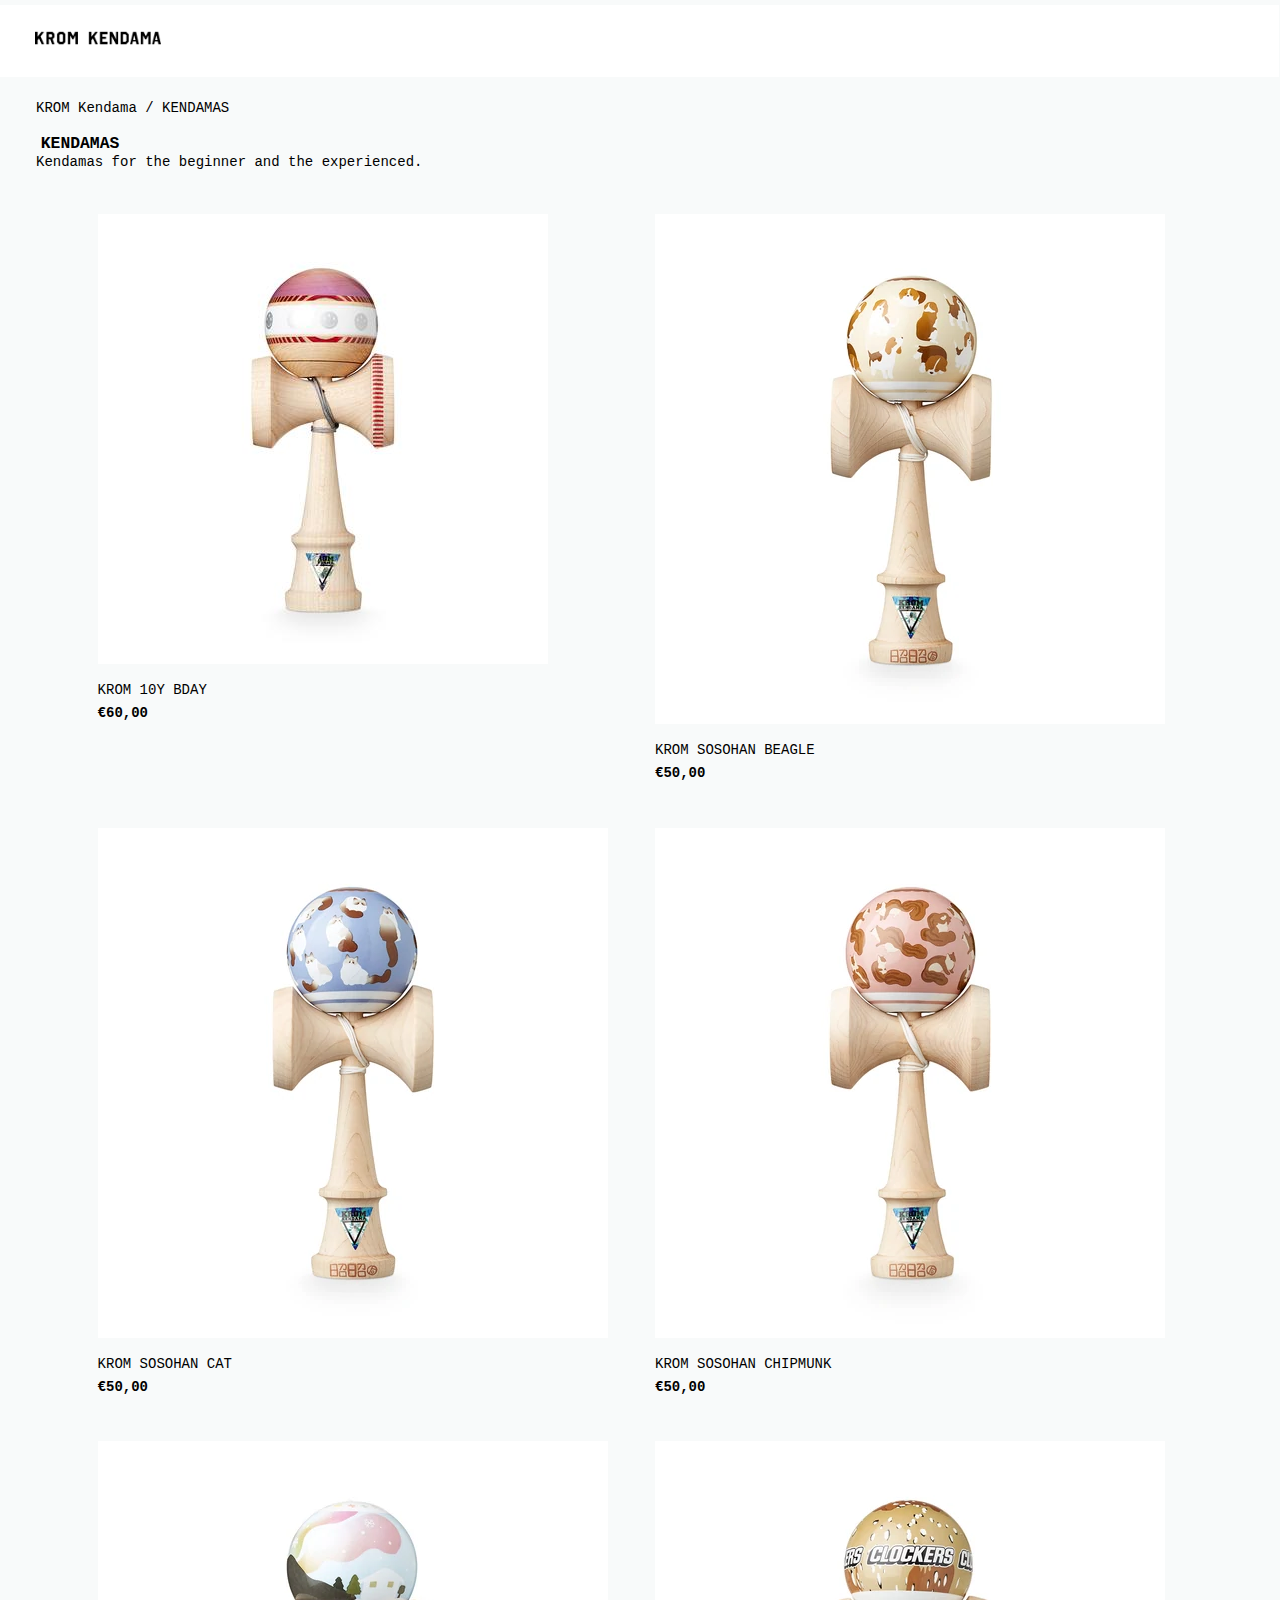
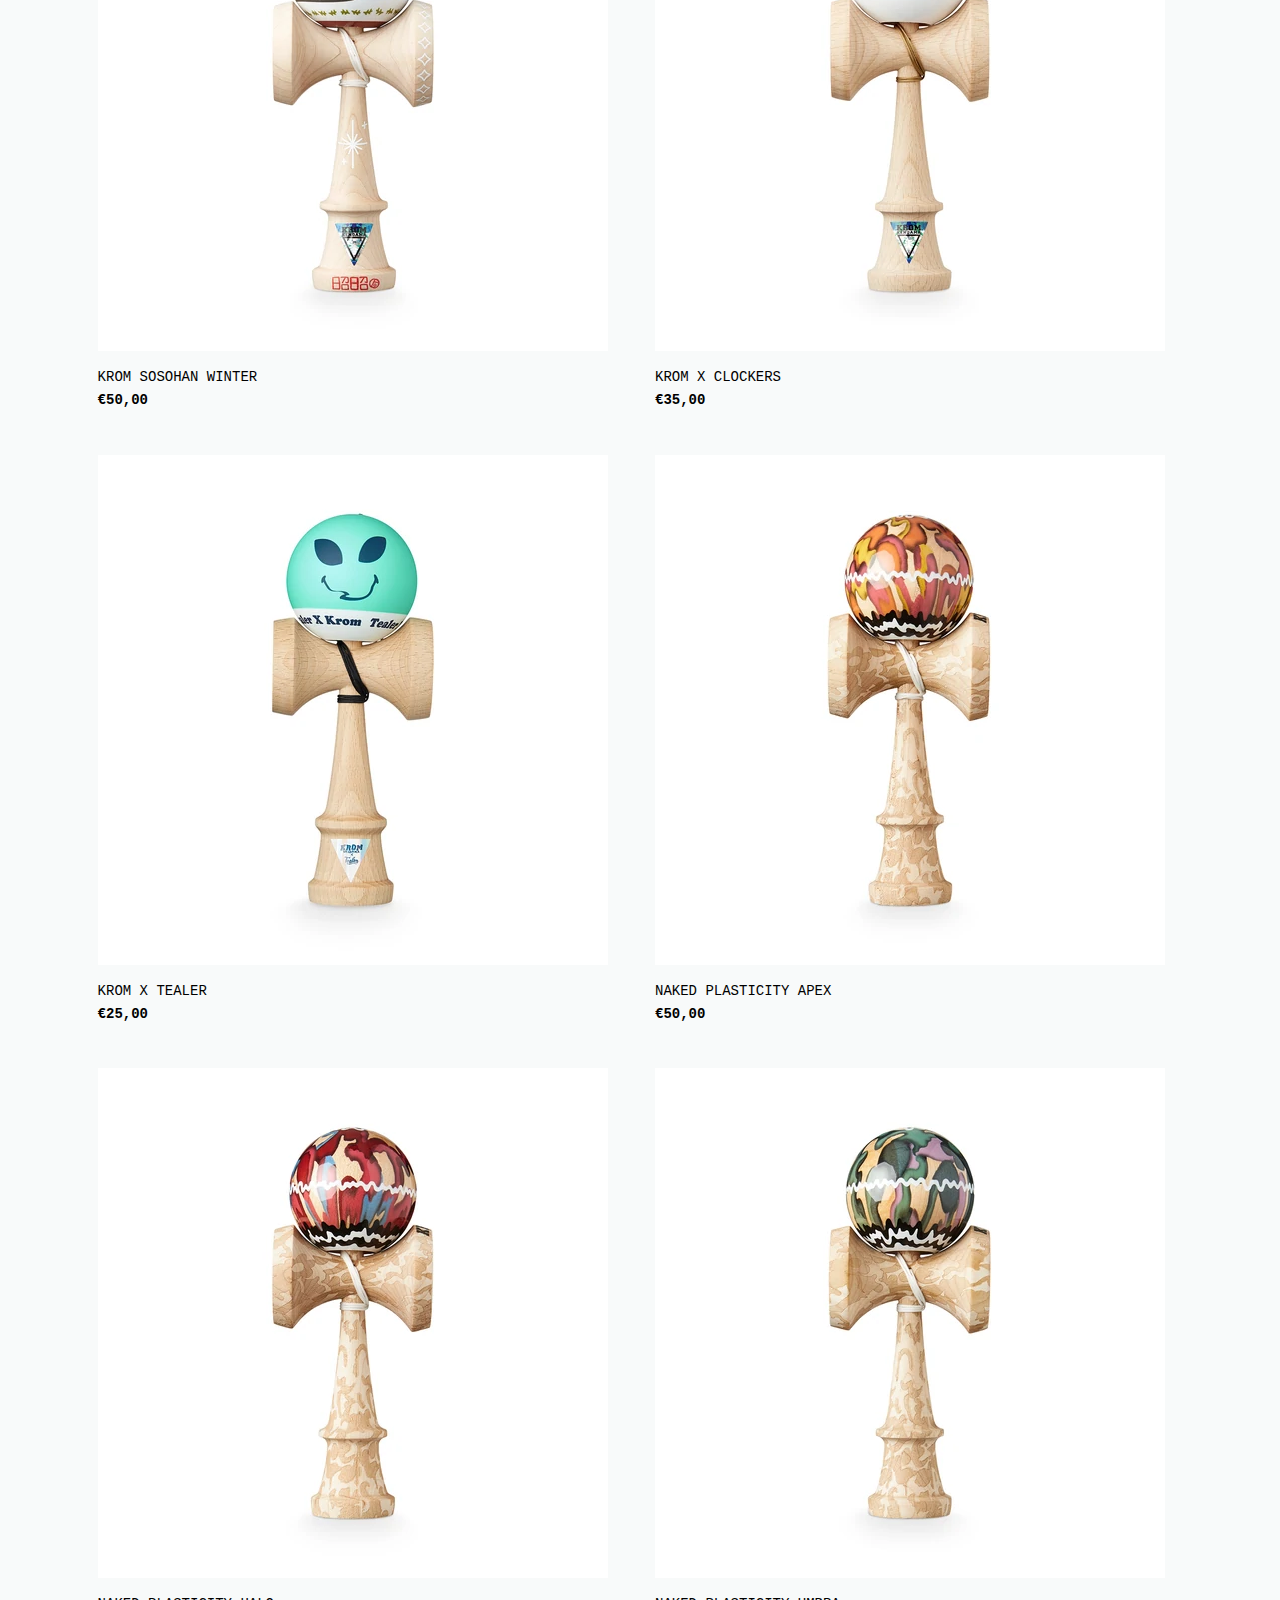
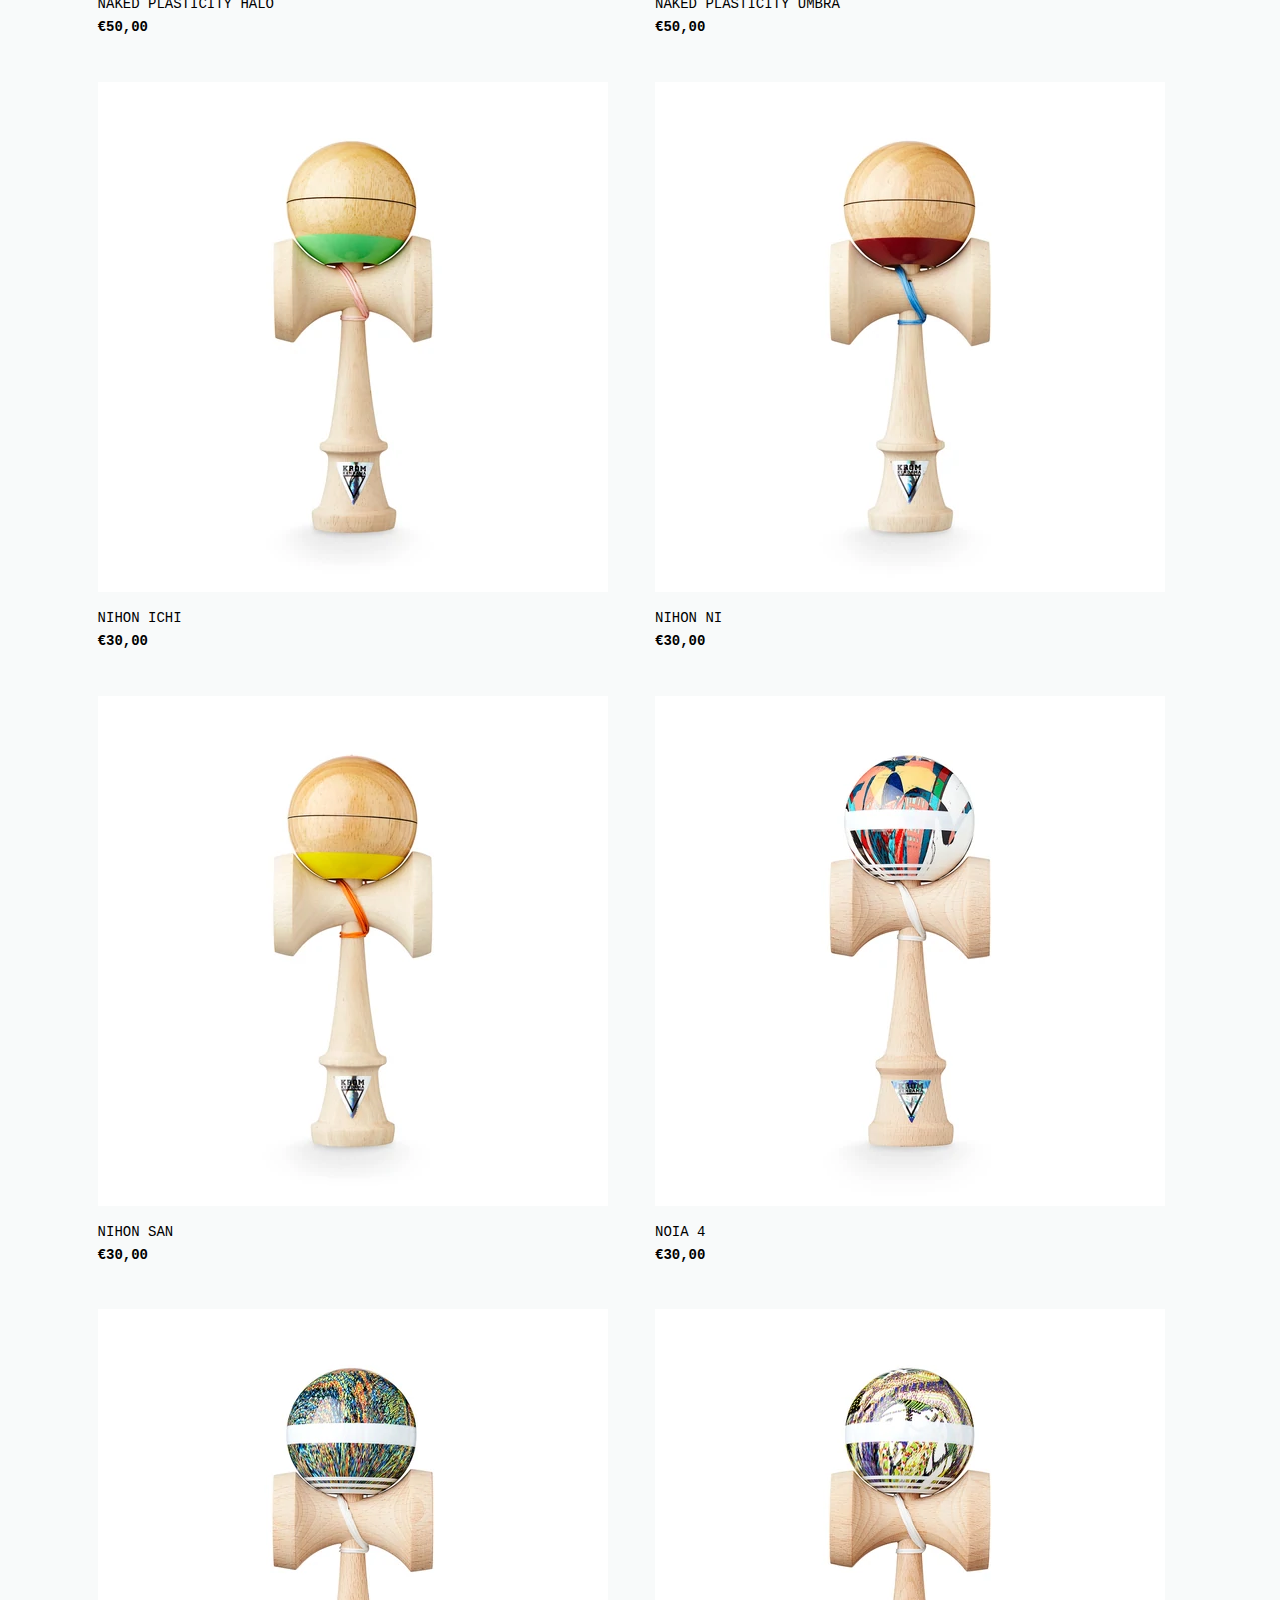
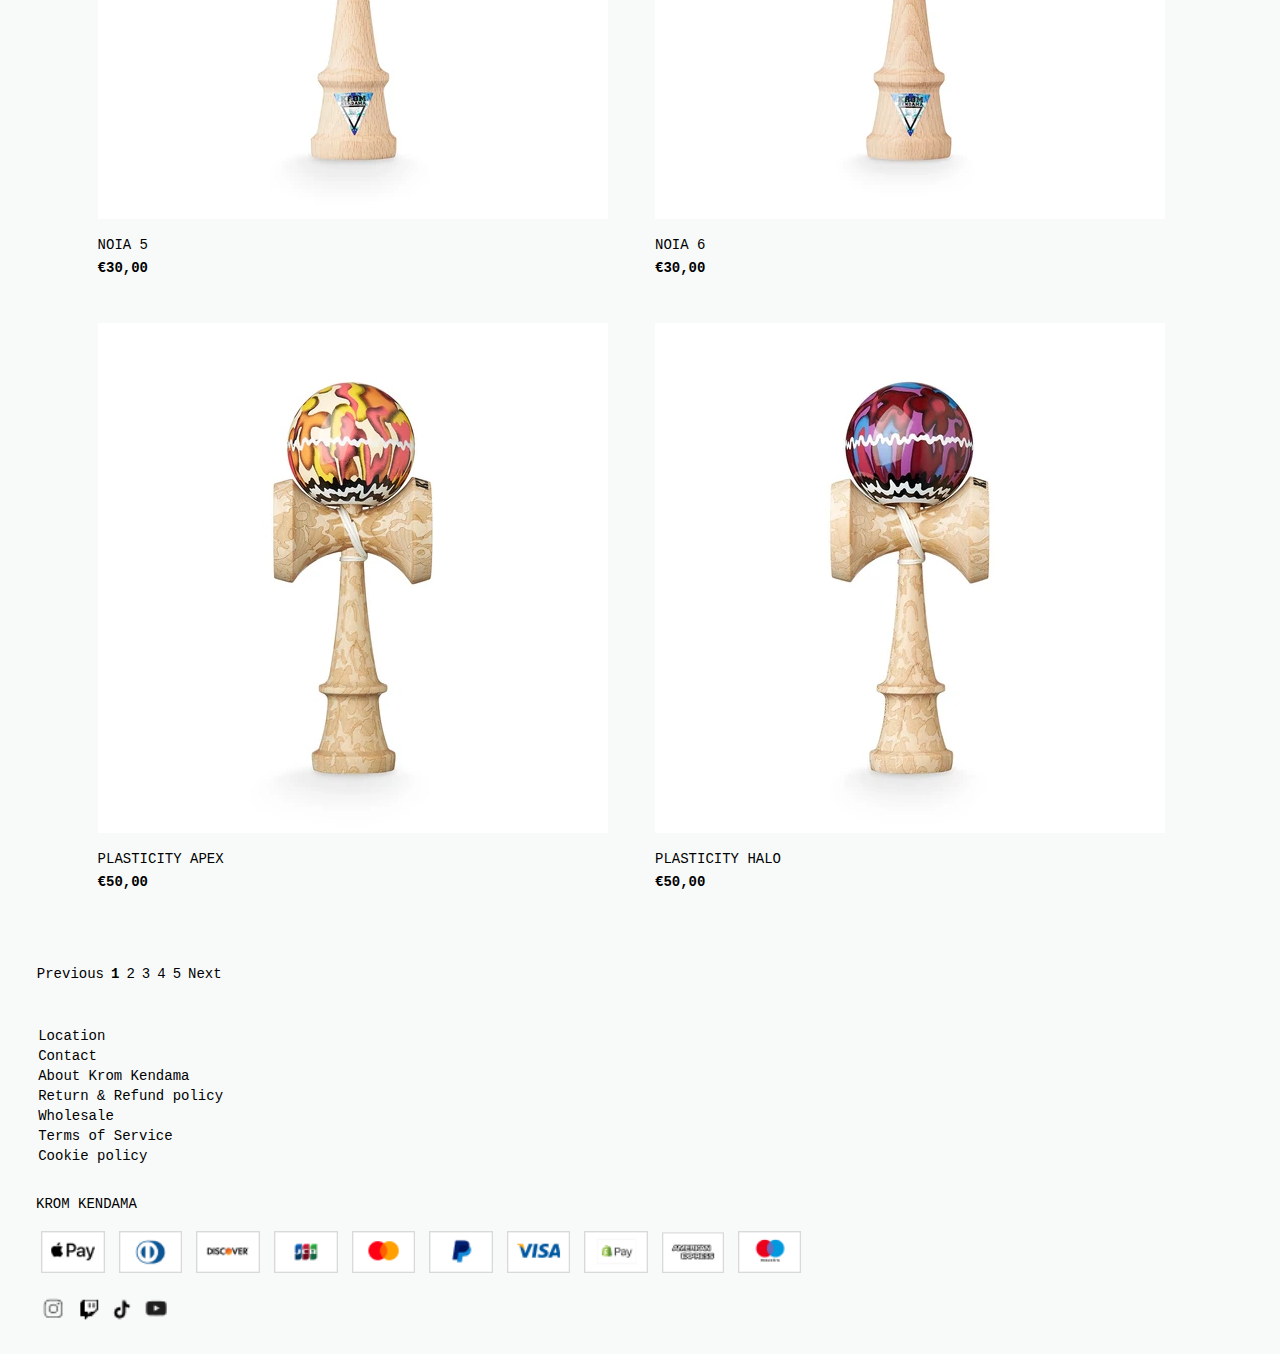
==== allkendamas.html @ 0538dcca "Add files via upload" ====
<!doctype html>
<html lang="en">
	
<head>
	<meta charset="UTF-8">
	<meta name="author" content="Fabian Guerra Avila">
	<meta name="viewport" content="width=device-width, initial-scale=1">
	<link rel="preconnect" href="https://fonts.googleapis.com">
    <link rel="preconnect" href="https://fonts.gstatic.com" crossorigin>
    <link href="https://fonts.googleapis.com/css2?family=Courier+Prime:ital,wght@0,400;0,700;1,400;1,700&display=swap" rel="stylesheet">	
	<title>All Kendamas</title>
	<link href="styles/style.css" rel="stylesheet">
</head>

<body>
    <header>
		<nav>
			<a href="/index.html"><img src="/images/logo.png" alt="Krom logo"></a>
			
			<ul>
				<li><a href=""><img src="/images/bag.svg" alt="Winkelmandje"></a></li>
				<li><img src="/images/hamburger.svg" class="knop" alt="Hamburger menu"></li>
			</ul>
		</nav>

		<nav class="list"> 
			<ul>
				<li>
					<a href="">Shop Kendama</a>
				</li>
					<ul>
						<li>
							<a href="">Premium</a>
						</li>
						<li>
							<a href="">Entry level</a>
						</li> 
						<li>
							<a href="">Black Friday Deals</a>
						</li>
						<li>
							<a href="">All kendamas</a>
						</li>
					</ul>	
				<li>
					<a href="">Apparel</a>
				</li>
				<li>
					<a href="">Gear</a>
				</li>
				<li>
					<a href="">Kendama Tricks</a>
				</li>
				<li>
					<a href="">About Krom</a>
				</li>
				<li>
					<a href="">Team</a>
				</li>
				<li>
					<a href="">Store Locator</a>
				</li>
				<li>
					<a href="">Krom Coins</a>
				</li>
				<li>
					<a href="">(0) Bag</a>
				</li>
				<li>
					<a href="">Login / Create to account</a>
				</li>
			</ul>
		</nav>

		<section>
			<ul>
				<li><img src="/images/insta.png" alt="Insta Logo"></li>
				<li><img src="/images/twitch.png" alt="Twitch Logo"></li>
				<li><img src="/images/tiktok.png" alt="TikTok Logo"></li>
				<li><img src="/images/yt.png" alt="Youtube Logo"></li>	
			</ul>
			<img src="/images/gif.gif" alt="Bewegend Poppetje">	
		</section>
	</header>

    <main>
        <p id="bovenTekst">KROM Kendama / KENDAMAS</p>
        <h3 class="bovenTekst">KENDAMAS</h3>
        <p class="bovenTekst">Kendamas for the beginner and the experienced.</p>

	<div id="grid">	
        <section class="allKendamas">
            <img src="/images/kendama1.jpg" alt="10y BDAY Kendama">
            <p>KROM 10Y BDAY</p>
            <h4>€60,00</h4>
        </section>

        <section class="allKendamas">
            <img src="/images/kendama2.jpg" alt="Sosohan Beagle Kendama">
            <p>KROM SOSOHAN BEAGLE</p>
            <h4>€50,00</h4>
        </section>

        <section class="allKendamas">
            <img src="/images/kendama3.jpg" alt="Sosohan Cat Kendama">
            <p>KROM SOSOHAN CAT</p>
            <h4>€50,00</h4>
        </section>

        <section class="allKendamas">
            <img src="/images/kendama4.jpg" alt="Sosohan Chipmunk Kendama">
            <p>KROM SOSOHAN CHIPMUNK</p>
            <h4>€50,00</h4>
        </section>

		<section class="allKendamas">
            <img src="/images/kendama5.jpg" alt="Sosohan Winter Kendama">
            <p>KROM SOSOHAN WINTER</p>
            <h4>€50,00</h4>
        </section>

		<section class="allKendamas">
            <img src="/images/kendama6.jpg" alt="Krom x Clockers Kendama">
            <p>KROM X CLOCKERS</p>
            <h4>€35,00</h4>
		</section>	

		<section class="allKendamas">
            <img src="/images/kendama7.jpg" alt="Krom x Tealer Kendama">
            <p>KROM X TEALER</p>
            <h4>€25,00</h4>
		</section>	

		<section class="allKendamas">
            <img src="/images/kendama8.jpg" alt="Naked Plasticity Apex Kendama">
            <p>NAKED PLASTICITY APEX</p>
            <h4>€50,00</h4>
		</section>	

		<section class="allKendamas">
            <img src="/images/kendama9.jpg" alt="Naked Plasticity Halo Kendama">
            <p>NAKED PLASTICITY HALO</p>
            <h4>€50,00</h4>
		</section>	

		<section class="allKendamas">
            <img src="/images/kendama10.jpg" alt="Naked Plasticity Umbra Kendama">
            <p>NAKED PLASTICITY UMBRA</p>
            <h4>€50,00</h4>
		</section>	

		<section class="allKendamas">
            <img src="/images/kendama11.jpg" alt="Nihon Ichi Kendama">
            <p>NIHON ICHI</p>
            <h4>€30,00</h4>
		</section>	

		<section class="allKendamas">
            <img src="/images/kendama12.jpg" alt="Nihon Ni Kendama">
            <p>NIHON NI</p>
            <h4>€30,00</h4>
		</section>	

		<section class="allKendamas">
            <img src="/images/kendama13.jpg" alt="Nihon San Kendama">
            <p>NIHON SAN</p>
            <h4>€30,00</h4>
		</section>	

		<section class="allKendamas">
            <img src="/images/kendama14.jpg" alt="Noia 4 Kendama">
            <p>NOIA 4</p>
            <h4>€30,00</h4>
		</section>	

		<section class="allKendamas">
            <img src="/images/kendama15.jpg" alt="Noia 5 Kendama">
            <p>NOIA 5</p>
            <h4>€30,00</h4>
		</section>	

		<section class="allKendamas">
            <img src="/images/kendama16.jpg" alt="Noia 6 Kendama">
            <p>NOIA 6</p>
            <h4>€30,00</h4>
		</section>	

		<section class="allKendamas">
            <img src="/images/kendama17.jpg" alt="Plasticity Apex Kendama">
            <p>PLASTICITY APEX</p>
            <h4>€50,00</h4>
		</section>	

		<section class="allKendamas">
            <img src="/images/kendama18.jpg" alt="Plasticity Halo Kendama">
            <p>PLASTICITY HALO</p>
            <h4>€50,00</h4>
		</section>	
	</div>
        <ul>
            <li>Previous</li>
            <li>1</li>
            <li>2</li>
            <li>3</li>
            <li>4</li>
            <li>5</li>
            <li>Next</li>
        </ul>
    </main>

    <footer>
        <ul>
            <li><a href="">Location</a></li>
            <li><a href="">Contact</a></li>
            <li><a href="">About Krom Kendama</a></li>
            <li><a href="">Return & Refund policy</a></li>
            <li><a href="">Wholesale</a></li>
            <li><a href="">Terms of Service</a></li>
            <li><a href="">Cookie policy</a></li>
        </ul>

        <p>KROM KENDAMA</p>

        <section>
            <ul>
                <img src="/images/ApplePay.png" alt="Apple Pay Logo">
                <img src="/images/Diners.png" alt="Diners Club Logo">
                <img src="/images/Discover.png" alt="Discover Logo">
                <img src="/images/jcb.png" alt="JCB Logo">
                <img src="/images/Mastercard.png" alt="MasterCard Logo">
                <img src="/images/Paypal.png" alt="PayPal Logo">
                <img src="/images/Visa.png" alt="Visa Logo">
                <img src="/images/Shopify.png" alt="Shopify Logo">
                <img src="/images/American.png" alt="American Express Logo">
                <img src="/images/Maestro.png" alt="Maestro Logo">
            </ul>
        </section>
		<img src="/images/socials.png" class="social" alt=" Social media iconen ">
    </footer>
</body>
<script src="/scripts/script.js"></script>
</html>
---- styles/style.css ----
/************/
    /* Algemeen */
    /************/


html {
    width: 100%;
}

body {
 font-family: 'Courier New', Courier, monospace;
 width: 100%;
 font-size: .875rem;
 line-height: 1.25rem;
 background-color: rgb(248, 250, 250);

}

img {
    max-width: 100%;
}

a {
    color: black;
    text-decoration: none;
}

a:hover { 
    font-weight: bold;
}

ul {
    list-style-type: none;
}



  /**********/
  /* Header */
  /**********/


/* Mobiele navigatie */
header nav:first-of-type {
    display: flex;
    justify-content: space-between;
    padding: 1vh 1vh 0vh 0vh;
    margin: -1vh 0vh 0vh -2vh;
    position: fixed;
    background-color: rgba(255, 255, 255, 1);
    width: 100%;
}

/* Krom logo */
nav:first-of-type>a>img {
    width: 9em;
    margin-left: 5vh;
    margin-top: -1vh;
}

/* Bag & Hamburger */
header nav:first-of-type ul {
    display: flex;
}

/* Afstand tussen Bag & Hamburger */
header nav:first-of-type ul img{
    padding: 0vh 2vh 0vh 1vh;
    width: 1.5em;
    height: auto;
}

/* (0) Bag */
header nav:last-of-type>ul>li:nth-last-of-type(2) {
    display: none;
}

/* Icons & Gif */
header section {
    display: none;
}



  /********/
  /* Main */
  /********/


/* Home afbeelding & knop */
.homeImg {
    background-image: url(/images/home.jpg);
    background-size: 100%;
    width: 100%;
    height: 25em;
    background-repeat: no-repeat;
    display: flex;
    justify-content: center;
    align-items: center;
   }
      
.homeImg>a {
    background-color: white;
    padding: 1em 1.5em;
   }

/* Tekst onder Home img */
main>div {
    line-height: 0.4em;
    margin: 2.5em 0em 3em 2em;
}

#KROMkendama {
    font-weight: bold;
}


/* All kendama's */
.bovenTekst {
    margin-left: 2em;
}

h3 {
    margin-bottom: -1em;
}
#bovenTekst {
    padding-top: 6em;
    font-weight: normal;
    margin-left: 2em;
}

#grid {
    width: 86%;
    display: grid;
    grid-template-columns: 1fr 1fr;
    gap: 1em;
    margin: 3em 7%;
}

.allKendamas {
 margin-bottom: 1em;
}

main>ul {
    display: flex;
    margin-left: -.8em;
    margin-bottom: 3em;
}

main>ul>li {
    margin-right: .5em;
}

main>ul>li:nth-of-type(2) {
    font-weight: bolder;
}

main>div>section {
    line-height: normal;
}

main>div>section>h4 {
    margin-top: -.5em;
}


/**********/
/* Footer */
/**********/

footer {
    margin-left: 2em;
}

footer ul {
    margin-left: -2.7em;
}

/* Krom kendama footer */
footer>p {
    margin-top: 2em;
}

/* Kleine Logo's */
footer img {
    margin: 0.2em 0.2em;
    height: 3em;
}

/* Social media logo's */
.social {
    width: 10em;
    height: auto;
    margin-top: -1em;
    margin-left: 0.5em;
}



    /*******************/
    /* Menu uitklappen */
    /*******************/


.list {
    position:fixed;
	left:0;
	right:0;
	top:0;
	transform:translateY(-100%);
	transition:.2s;
}

.laatZien {
    transform:translateY(9%);
    background-color: white;
    padding-bottom: 33em;
}



    /**************/
    /* Responsive */
    /**************/


@media screen and (min-width: 768px) {
    header nav:first-of-type ul {
        display: none;
    }

    header nav:last-of-type {
        display: flex;
        margin-left: -2vh;
        padding-top: 8vh;
    }

    header nav:last-of-type>ul>li:nth-last-of-type(2) {
        display: flex;
    }
}
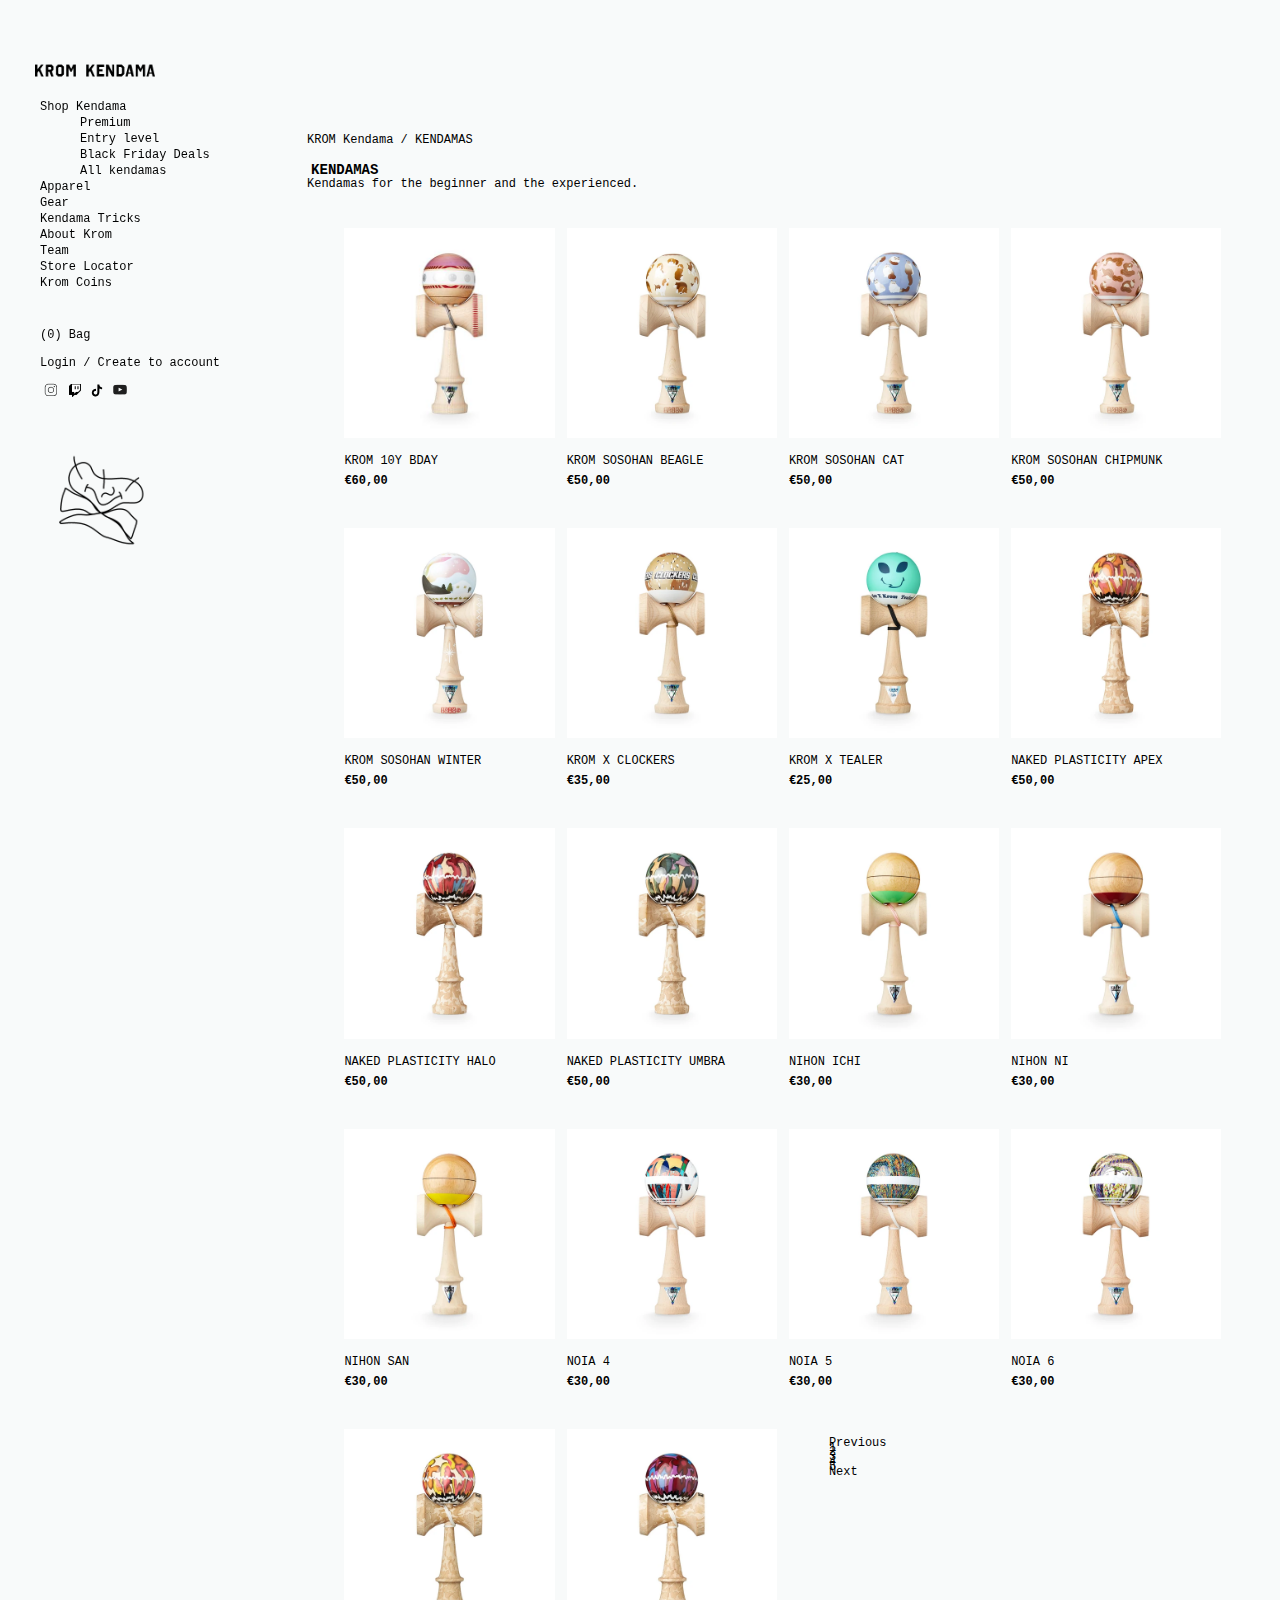
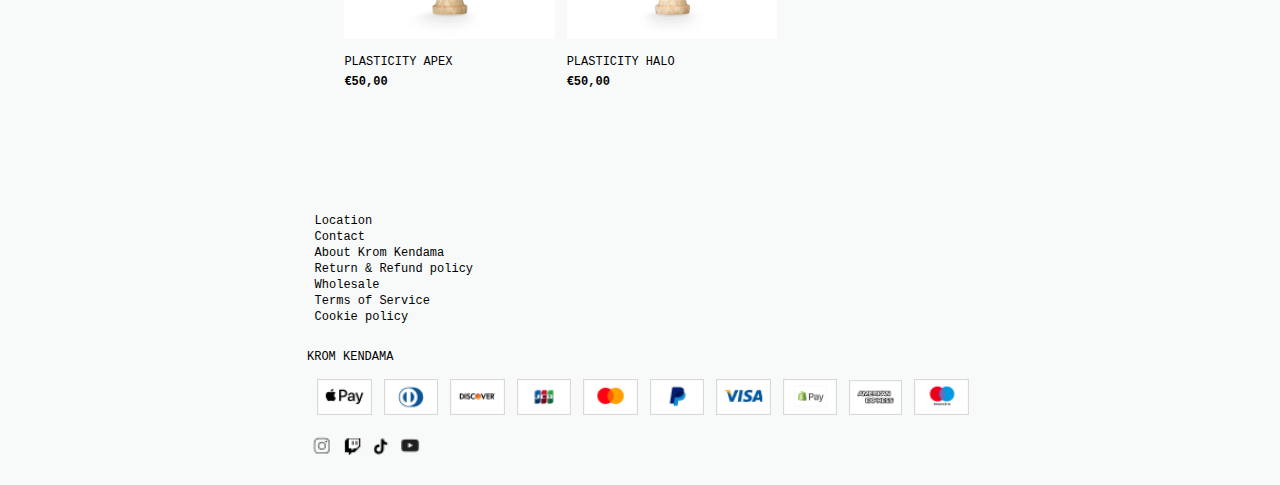
==== commit f300da53: "Add files via upload" ====
--- a/allkendamas.html
+++ b/allkendamas.html
@@ -13,230 +13,227 @@
 </head>
 
 <body>
-    <header>
-		<nav>
-			<a href="/index.html"><img src="/images/logo.png" alt="Krom logo"></a>
-			
-			<ul>
-				<li><a href=""><img src="/images/bag.svg" alt="Winkelmandje"></a></li>
-				<li><img src="/images/hamburger.svg" class="knop" alt="Hamburger menu"></li>
-			</ul>
-		</nav>
-
-		<nav class="list"> 
-			<ul>
-				<li>
-					<a href="">Shop Kendama</a>
-				</li>
-					<ul>
-						<li>
-							<a href="">Premium</a>
-						</li>
-						<li>
-							<a href="">Entry level</a>
-						</li> 
-						<li>
-							<a href="">Black Friday Deals</a>
-						</li>
-						<li>
-							<a href="">All kendamas</a>
-						</li>
-					</ul>	
-				<li>
-					<a href="">Apparel</a>
-				</li>
-				<li>
-					<a href="">Gear</a>
-				</li>
-				<li>
-					<a href="">Kendama Tricks</a>
-				</li>
-				<li>
-					<a href="">About Krom</a>
-				</li>
-				<li>
-					<a href="">Team</a>
-				</li>
-				<li>
-					<a href="">Store Locator</a>
-				</li>
-				<li>
-					<a href="">Krom Coins</a>
-				</li>
-				<li>
-					<a href="">(0) Bag</a>
-				</li>
-				<li>
-					<a href="">Login / Create to account</a>
-				</li>
-			</ul>
-		</nav>
-
-		<section>
-			<ul>
-				<li><img src="/images/insta.png" alt="Insta Logo"></li>
-				<li><img src="/images/twitch.png" alt="Twitch Logo"></li>
-				<li><img src="/images/tiktok.png" alt="TikTok Logo"></li>
-				<li><img src="/images/yt.png" alt="Youtube Logo"></li>	
-			</ul>
-			<img src="/images/gif.gif" alt="Bewegend Poppetje">	
-		</section>
-	</header>
-
-    <main>
-        <p id="bovenTekst">KROM Kendama / KENDAMAS</p>
-        <h3 class="bovenTekst">KENDAMAS</h3>
-        <p class="bovenTekst">Kendamas for the beginner and the experienced.</p>
-
-	<div id="grid">	
-        <section class="allKendamas">
-            <img src="/images/kendama1.jpg" alt="10y BDAY Kendama">
-            <p>KROM 10Y BDAY</p>
-            <h4>€60,00</h4>
+    <div class="wrap">
+        <header class="header">
+            <nav>
+                <a href="/index.html"><img src="/images/logo.png" alt="Krom logo"></a>
+                
+                <ul>
+                    <li><a href=""><img src="/images/bag.svg" alt="Winkelmandje"></a></li>
+                    <li><img src="/images/hamburger.svg" class="knop" alt="Hamburger menu"></li>
+                </ul>
+            </nav>
+
+            <nav class="list"> 
+                <ul>
+                    <li>
+                        <a href="">Shop Kendama</a>
+                    </li>
+                        <ul>
+                            <li>
+                                <a href="">Premium</a>
+                            </li>
+                            <li>
+                                <a href="">Entry level</a>
+                            </li> 
+                            <li>
+                                <a href="">Black Friday Deals</a>
+                            </li>
+                            <li>
+                                <a href="">All kendamas</a>
+                            </li>
+                        </ul>	
+                    <li>
+                        <a href="">Apparel</a>
+                    </li>
+                    <li>
+                        <a href="">Gear</a>
+                    </li>
+                    <li>
+                        <a href="">Kendama Tricks</a>
+                    </li>
+                    <li>
+                        <a href="">About Krom</a>
+                    </li>
+                    <li>
+                        <a href="">Team</a>
+                    </li>
+                    <li>
+                        <a href="">Store Locator</a>
+                    </li>
+                    <li>
+                        <a href="">Krom Coins</a>
+                    </li>
+                    <li>
+                        <a href="">(0) Bag</a>
+                    </li>
+                    <li>
+                        <a href="">Login / Create to account</a>
+                    </li>
+                </ul>
+            </nav>
+
+            <section>
+                <img src="/images/socials.png" alt="Social media iconen">
+                <img src="/images/gif.gif" alt="Bewegend Poppetje">	
+            </section>
+        </header>
+
+        <main class="main">
+            <p id="bovenTekst">KROM Kendama / KENDAMAS</p>
+            <h3 class="bovenTekst">KENDAMAS</h3>
+            <p class="bovenTekst">Kendamas for the beginner and the experienced.</p>
+
+        <div id="grid">	
+            <article class="allKendamas">
+                <img src="/images/kendama1.jpg" alt="10y BDAY Kendama">
+                <p>KROM 10Y BDAY</p>
+                <h4>€60,00</h4>
+            </article>
+
+            <article class="allKendamas">
+                <img src="/images/kendama2.jpg" alt="Sosohan Beagle Kendama">
+                <p>KROM SOSOHAN BEAGLE</p>
+                <h4>€50,00</h4>
+            </article>
+
+            <article class="allKendamas">
+                <img src="/images/kendama3.jpg" alt="Sosohan Cat Kendama">
+                <p>KROM SOSOHAN CAT</p>
+                <h4>€50,00</h4>
+            </article>
+
+            <article class="allKendamas">
+                <img src="/images/kendama4.jpg" alt="Sosohan Chipmunk Kendama">
+                <p>KROM SOSOHAN CHIPMUNK</p>
+                <h4>€50,00</h4>
+            </article>
+
+            <article class="allKendamas">
+                <img src="/images/kendama5.jpg" alt="Sosohan Winter Kendama">
+                <p>KROM SOSOHAN WINTER</p>
+                <h4>€50,00</h4>
+            </article>
+
+            <article class="allKendamas">
+                <img src="/images/kendama6.jpg" alt="Krom x Clockers Kendama">
+                <p>KROM X CLOCKERS</p>
+                <h4>€35,00</h4>
+            </article>	
+
+            <article class="allKendamas">
+                <img src="/images/kendama7.jpg" alt="Krom x Tealer Kendama">
+                <p>KROM X TEALER</p>
+                <h4>€25,00</h4>
+            </article>	
+
+            <article class="allKendamas">
+                <img src="/images/kendama8.jpg" alt="Naked Plasticity Apex Kendama">
+                <p>NAKED PLASTICITY APEX</p>
+                <h4>€50,00</h4>
+            </article>	
+
+            <article class="allKendamas">
+                <img src="/images/kendama9.jpg" alt="Naked Plasticity Halo Kendama">
+                <p>NAKED PLASTICITY HALO</p>
+                <h4>€50,00</h4>
+            </article>	
+
+            <article class="allKendamas">
+                <img src="/images/kendama10.jpg" alt="Naked Plasticity Umbra Kendama">
+                <p>NAKED PLASTICITY UMBRA</p>
+                <h4>€50,00</h4>
+            </article>	
+
+            <article class="allKendamas">
+                <img src="/images/kendama11.jpg" alt="Nihon Ichi Kendama">
+                <p>NIHON ICHI</p>
+                <h4>€30,00</h4>
+            </article>	
+
+            <article class="allKendamas">
+                <img src="/images/kendama12.jpg" alt="Nihon Ni Kendama">
+                <p>NIHON NI</p>
+                <h4>€30,00</h4>
+            </article>	
+
+            <article class="allKendamas">
+                <img src="/images/kendama13.jpg" alt="Nihon San Kendama">
+                <p>NIHON SAN</p>
+                <h4>€30,00</h4>
+            </article>	
+
+            <article class="allKendamas">
+                <img src="/images/kendama14.jpg" alt="Noia 4 Kendama">
+                <p>NOIA 4</p>
+                <h4>€30,00</h4>
+            </article>	
+
+            <article class="allKendamas">
+                <img src="/images/kendama15.jpg" alt="Noia 5 Kendama">
+                <p>NOIA 5</p>
+                <h4>€30,00</h4>
+            </article>	
+
+            <article class="allKendamas">
+                <img src="/images/kendama16.jpg" alt="Noia 6 Kendama">
+                <p>NOIA 6</p>
+                <h4>€30,00</h4>
+            </article>	
+
+            <article class="allKendamas">
+                <img src="/images/kendama17.jpg" alt="Plasticity Apex Kendama">
+                <p>PLASTICITY APEX</p>
+                <h4>€50,00</h4>
+            </article>	
+
+            <article class="allKendamas">
+                <img src="/images/kendama18.jpg" alt="Plasticity Halo Kendama">
+                <p>PLASTICITY HALO</p>
+                <h4>€50,00</h4>
+            </article>	
         </section>
-
-        <section class="allKendamas">
-            <img src="/images/kendama2.jpg" alt="Sosohan Beagle Kendama">
-            <p>KROM SOSOHAN BEAGLE</p>
-            <h4>€50,00</h4>
-        </section>
-
-        <section class="allKendamas">
-            <img src="/images/kendama3.jpg" alt="Sosohan Cat Kendama">
-            <p>KROM SOSOHAN CAT</p>
-            <h4>€50,00</h4>
-        </section>
-
-        <section class="allKendamas">
-            <img src="/images/kendama4.jpg" alt="Sosohan Chipmunk Kendama">
-            <p>KROM SOSOHAN CHIPMUNK</p>
-            <h4>€50,00</h4>
-        </section>
-
-		<section class="allKendamas">
-            <img src="/images/kendama5.jpg" alt="Sosohan Winter Kendama">
-            <p>KROM SOSOHAN WINTER</p>
-            <h4>€50,00</h4>
-        </section>
-
-		<section class="allKendamas">
-            <img src="/images/kendama6.jpg" alt="Krom x Clockers Kendama">
-            <p>KROM X CLOCKERS</p>
-            <h4>€35,00</h4>
-		</section>	
-
-		<section class="allKendamas">
-            <img src="/images/kendama7.jpg" alt="Krom x Tealer Kendama">
-            <p>KROM X TEALER</p>
-            <h4>€25,00</h4>
-		</section>	
-
-		<section class="allKendamas">
-            <img src="/images/kendama8.jpg" alt="Naked Plasticity Apex Kendama">
-            <p>NAKED PLASTICITY APEX</p>
-            <h4>€50,00</h4>
-		</section>	
-
-		<section class="allKendamas">
-            <img src="/images/kendama9.jpg" alt="Naked Plasticity Halo Kendama">
-            <p>NAKED PLASTICITY HALO</p>
-            <h4>€50,00</h4>
-		</section>	
-
-		<section class="allKendamas">
-            <img src="/images/kendama10.jpg" alt="Naked Plasticity Umbra Kendama">
-            <p>NAKED PLASTICITY UMBRA</p>
-            <h4>€50,00</h4>
-		</section>	
-
-		<section class="allKendamas">
-            <img src="/images/kendama11.jpg" alt="Nihon Ichi Kendama">
-            <p>NIHON ICHI</p>
-            <h4>€30,00</h4>
-		</section>	
-
-		<section class="allKendamas">
-            <img src="/images/kendama12.jpg" alt="Nihon Ni Kendama">
-            <p>NIHON NI</p>
-            <h4>€30,00</h4>
-		</section>	
-
-		<section class="allKendamas">
-            <img src="/images/kendama13.jpg" alt="Nihon San Kendama">
-            <p>NIHON SAN</p>
-            <h4>€30,00</h4>
-		</section>	
-
-		<section class="allKendamas">
-            <img src="/images/kendama14.jpg" alt="Noia 4 Kendama">
-            <p>NOIA 4</p>
-            <h4>€30,00</h4>
-		</section>	
-
-		<section class="allKendamas">
-            <img src="/images/kendama15.jpg" alt="Noia 5 Kendama">
-            <p>NOIA 5</p>
-            <h4>€30,00</h4>
-		</section>	
-
-		<section class="allKendamas">
-            <img src="/images/kendama16.jpg" alt="Noia 6 Kendama">
-            <p>NOIA 6</p>
-            <h4>€30,00</h4>
-		</section>	
-
-		<section class="allKendamas">
-            <img src="/images/kendama17.jpg" alt="Plasticity Apex Kendama">
-            <p>PLASTICITY APEX</p>
-            <h4>€50,00</h4>
-		</section>	
-
-		<section class="allKendamas">
-            <img src="/images/kendama18.jpg" alt="Plasticity Halo Kendama">
-            <p>PLASTICITY HALO</p>
-            <h4>€50,00</h4>
-		</section>	
-	</div>
-        <ul>
-            <li>Previous</li>
-            <li>1</li>
-            <li>2</li>
-            <li>3</li>
-            <li>4</li>
-            <li>5</li>
-            <li>Next</li>
-        </ul>
-    </main>
-
-    <footer>
-        <ul>
-            <li><a href="">Location</a></li>
-            <li><a href="">Contact</a></li>
-            <li><a href="">About Krom Kendama</a></li>
-            <li><a href="">Return & Refund policy</a></li>
-            <li><a href="">Wholesale</a></li>
-            <li><a href="">Terms of Service</a></li>
-            <li><a href="">Cookie policy</a></li>
-        </ul>
-
-        <p>KROM KENDAMA</p>
-
-        <section>
             <ul>
-                <img src="/images/ApplePay.png" alt="Apple Pay Logo">
-                <img src="/images/Diners.png" alt="Diners Club Logo">
-                <img src="/images/Discover.png" alt="Discover Logo">
-                <img src="/images/jcb.png" alt="JCB Logo">
-                <img src="/images/Mastercard.png" alt="MasterCard Logo">
-                <img src="/images/Paypal.png" alt="PayPal Logo">
-                <img src="/images/Visa.png" alt="Visa Logo">
-                <img src="/images/Shopify.png" alt="Shopify Logo">
-                <img src="/images/American.png" alt="American Express Logo">
-                <img src="/images/Maestro.png" alt="Maestro Logo">
+                <li>Previous</li>
+                <li>1</li>
+                <li>2</li>
+                <li>3</li>
+                <li>4</li>
+                <li>5</li>
+                <li>Next</li>
             </ul>
-        </section>
-		<img src="/images/socials.png" class="social" alt=" Social media iconen ">
-    </footer>
+        </main>
+
+        <footer class="footer">
+            <ul>
+                <li><a href="">Location</a></li>
+                <li><a href="">Contact</a></li>
+                <li><a href="">About Krom Kendama</a></li>
+                <li><a href="">Return & Refund policy</a></li>
+                <li><a href="">Wholesale</a></li>
+                <li><a href="">Terms of Service</a></li>
+                <li><a href="">Cookie policy</a></li>
+            </ul>
+
+            <p>KROM KENDAMA</p>
+
+            <section>
+                <ul>
+                    <img src="/images/ApplePay.png" alt="Apple Pay Logo">
+                    <img src="/images/Diners.png" alt="Diners Club Logo">
+                    <img src="/images/Discover.png" alt="Discover Logo">
+                    <img src="/images/jcb.png" alt="JCB Logo">
+                    <img src="/images/Mastercard.png" alt="MasterCard Logo">
+                    <img src="/images/Paypal.png" alt="PayPal Logo">
+                    <img src="/images/Visa.png" alt="Visa Logo">
+                    <img src="/images/Shopify.png" alt="Shopify Logo">
+                    <img src="/images/American.png" alt="American Express Logo">
+                    <img src="/images/Maestro.png" alt="Maestro Logo">
+                </ul>
+            </section>
+            <img src="/images/socials.png" class="social" alt=" Social media iconen ">
+        </footer>
+    </div>
 </body>
 <script src="/scripts/script.js"></script>
 </html>--- a/styles/style.css
+++ b/styles/style.css
@@ -141,25 +141,28 @@
  margin-bottom: 1em;
 }
 
+main>ul>li {
+    margin-right: .5em;
+}
+
+main>ul>li:nth-of-type(2) {
+    font-weight: bolder;
+}
+
+
 main>ul {
     display: flex;
     margin-left: -.8em;
     margin-bottom: 3em;
 }
 
-main>ul>li {
-    margin-right: .5em;
-}
-
-main>ul>li:nth-of-type(2) {
-    font-weight: bolder;
-}
-
-main>div>section {
+/* aanpassen */
+
+main>div>article {
     line-height: normal;
 }
 
-main>div>section>h4 {
+main>div>article>h4 {
     margin-top: -.5em;
 }
 
@@ -173,7 +176,7 @@
 }
 
 footer ul {
-    margin-left: -2.7em;
+    margin-left: -2.7em;    
 }
 
 /* Krom kendama footer */
@@ -225,22 +228,110 @@
 
 
 @media screen and (min-width: 768px) {
+    body {
+        font-size: .75rem;
+        line-height: 1rem;
+        height: fit-content;
+    }
+
+    header>li {
+        width: 227px;
+    }
+    
+    header>nav:first-of-type {
+        background-color: rgb(248, 250, 250);
+    }
+
     header nav:first-of-type ul {
         display: none;
     }
 
-    header nav:last-of-type {
-        display: flex;
-        margin-left: -2vh;
-        padding-top: 8vh;
-    }
-
     header nav:last-of-type>ul>li:nth-last-of-type(2) {
-        display: flex;
-    }
-}
-
-
-
-
-
+        display: grid;
+        padding-top: 3em;
+        margin-bottom: 1em;
+    }
+
+    .list {
+        transform:translateY(9%);
+        margin-top: 5em;
+    }
+
+   
+    .homeImg {
+        width: 100%;
+    }
+
+
+    #grid {
+        width: 100%;
+        display: grid;
+        grid-template-columns: 1fr 1fr;
+        gap: 1em;
+    }
+    
+    
+    header>section {
+       
+       position: fixed;
+       display: grid;
+       margin-top: 30em;
+       width: 10em;
+       background-color: rgb(248, 250, 250);
+       margin-left: 3em;
+
+    }
+
+    header>section>img:first-of-type {
+       margin-bottom: 3em;
+       margin-top: -3em;
+     }
+
+     .header {
+         grid-column-start: 1;
+         grid-column-end: 2;
+         width: 227px;
+     }
+
+    .footer {
+        grid-column-start: 2;
+        grid-column-end: 3;
+    }
+
+    .wrap {
+        display: grid;
+        width: 90%;
+        grid-template-columns: 227px 1fr;
+        grid-auto-rows: minmax(min-content, max-content);
+        gap: 3rem;
+        margin-top: 3rem;
+        grid-template-areas: "header main" ". footer";
+    }
+
+    header>nav:first-of-type {
+        width: 227px;
+    }
+
+    header>nav:first-of-type>a>img {
+       width: 10em;
+       margin-bottom: 4em;
+
+    }
+
+
+}
+
+
+@media screen and (min-width: 1024px) {
+    #grid {
+        width: 100%;
+        display: grid;
+        grid-template-columns: 1fr 1fr 1fr 1fr;
+        gap: 1em;
+    }
+}
+
+
+
+
+
